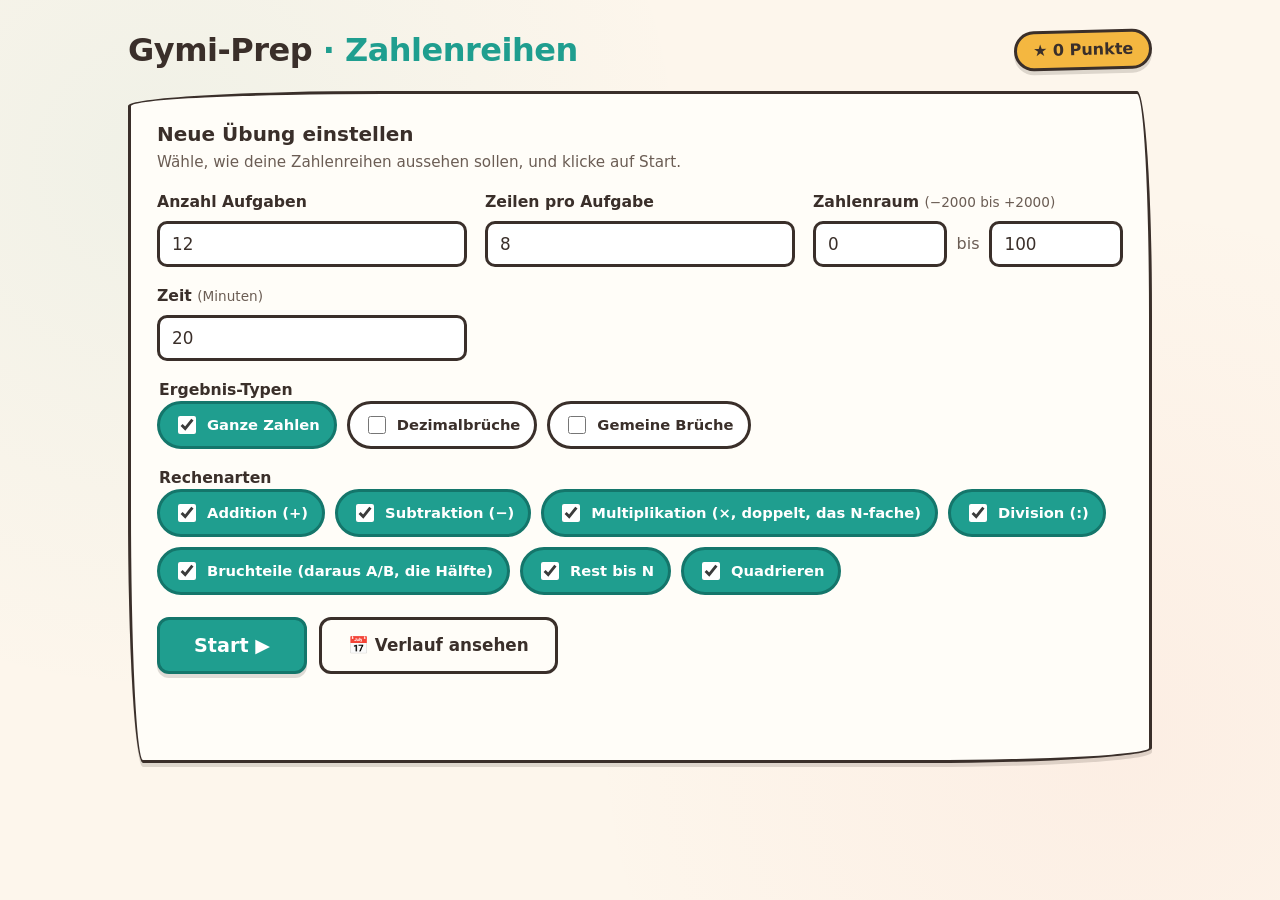
==== index.html @ afc13777 "Kettenrechnungen added." ====
<!DOCTYPE html>
<html lang="de">
  <head>
    <meta charset="UTF-8" />
    <meta name="viewport" content="width=device-width, initial-scale=1.0, viewport-fit=cover" />
    <title>Gymi-Prep · Zahlenreihen</title>
    <link
      rel="icon"
      href="data:image/svg+xml,%3Csvg xmlns='http://www.w3.org/2000/svg' viewBox='0 0 100 100'%3E%3Ctext y='.9em' font-size='90'%3E%F0%9F%A7%AE%3C/text%3E%3C/svg%3E"
    />
    <link rel="stylesheet" href="css/styles.css" />
  </head>
  <body>
    <div class="app">
      <header class="app-header">
        <h1 class="app-title">Gymi&#8209;Prep <span class="accent">· Zahlenreihen</span></h1>
        <div class="total-score" id="total-score" title="Dein gesammelter Punktestand">★ 0 Punkte</div>
      </header>

      <!-- ================= SETUP ================= -->
      <section id="screen-setup" class="screen active">
        <div class="resume-banner" id="resume-banner">
          <span id="resume-text">Du hast eine offene Übung.</span>
          <span>
            <button class="btn" id="btn-resume">Fortsetzen</button>
            <button class="btn btn-ghost" id="btn-discard">Verwerfen</button>
          </span>
        </div>

        <div class="card wobble">
          <h2 class="panel-title">Neue Übung einstellen</h2>
          <p class="panel-hint">Wähle, wie deine Zahlenreihen aussehen sollen, und klicke auf Start.</p>

          <div class="field-grid">
            <div class="field">
              <label for="in-examples">Anzahl Aufgaben</label>
              <input type="number" id="in-examples" min="1" max="60" value="12" />
            </div>
            <div class="field">
              <label for="in-rows">Zeilen pro Aufgabe</label>
              <input type="number" id="in-rows" min="2" max="20" value="8" />
            </div>
            <div class="field">
              <label>Zahlenraum <span class="sub">(−2000 bis +2000)</span></label>
              <div class="range-row">
                <input type="number" id="in-range-min" min="-2000" max="2000" value="0" />
                <span>bis</span>
                <input type="number" id="in-range-max" min="-2000" max="2000" value="100" />
              </div>
            </div>
            <div class="field">
              <label for="in-time">Zeit <span class="sub">(Minuten)</span></label>
              <input type="number" id="in-time" min="1" max="120" value="20" />
            </div>
          </div>

          <fieldset class="field" style="margin-top:18px;">
            <legend class="field-legend">Ergebnis-Typen</legend>
            <div class="chips" id="chips-result-types"></div>
          </fieldset>

          <fieldset class="field" style="margin-top:18px;">
            <legend class="field-legend">Rechenarten</legend>
            <div class="chips" id="chips-op-groups"></div>
          </fieldset>

          <div class="btn-row">
            <button class="btn btn-primary btn-lg" id="btn-start">Start ▶</button>
            <button class="btn btn-ghost" id="btn-history">📅 Verlauf ansehen</button>
          </div>
          <p class="feedback bad" id="setup-error"></p>
        </div>
      </section>

      <!-- ================= HISTORY ================= -->
      <section id="screen-history" class="screen">
        <div class="card wobble">
          <h2 class="panel-title">Dein Verlauf</h2>
          <p class="panel-hint">Alle abgeschlossenen Übungen — neueste zuerst.</p>

          <div class="history-summary" id="history-summary"></div>

          <div class="history-wrap">
            <table class="history-table" id="history-table">
              <thead>
                <tr>
                  <th>Datum</th>
                  <th>Richtig</th>
                  <th>Zeit</th>
                  <th>Punkte</th>
                  <th class="col-actions"></th>
                </tr>
              </thead>
              <tbody id="history-body"></tbody>
            </table>
          </div>
          <p class="history-empty" id="history-empty" style="display:none;">
            Noch keine abgeschlossenen Übungen. Löse deine erste Übung! ✏️
          </p>

          <div class="btn-row">
            <button class="btn btn-primary" id="btn-history-back">← Zurück</button>
          </div>
        </div>
      </section>

      <!-- ================= SOLVING ================= -->
      <section id="screen-solve" class="screen">
        <div class="solve-topbar">
          <span class="progress-pill" id="progress-pill">Aufgabe 1 / 12</span>
          <span class="topbar-right">
            <span class="timer" id="timer">20:00</span>
            <button class="btn btn-ghost btn-cancel" id="btn-cancel">✕ Abbrechen</button>
          </span>
        </div>
        <div class="overtime-notice" id="overtime-notice">
          ⏰ Die Zeit ist um! Du darfst weitermachen.
        </div>
        <div class="cancel-confirm" id="cancel-confirm">
          <span>Übung wirklich abbrechen? Der Fortschritt wird gelöscht.</span>
          <span class="cancel-confirm-actions">
            <button class="btn btn-coral" id="btn-cancel-yes">Ja, abbrechen</button>
            <button class="btn btn-ghost" id="btn-cancel-no">Weiter üben</button>
          </span>
        </div>

        <div class="card chain-card wobble">
          <div class="chain-number" id="chain-number">1.</div>
          <div class="chain" id="chain"></div>
          <div class="answer-row">
            <span class="equals">=</span>
            <input
              type="text"
              class="answer-input"
              id="answer-input"
              inputmode="text"
              autocomplete="off"
              autocapitalize="off"
              spellcheck="false"
              aria-label="Deine Antwort"
            />
          </div>
          <div class="solve-submit">
            <button class="btn btn-primary btn-lg" id="btn-submit">Weiter ↵</button>
          </div>
          <p class="answer-help" id="answer-help"></p>
        </div>
      </section>

      <!-- ================= REPORT ================= -->
      <section id="screen-report" class="screen">
        <div class="bonus-banner" id="bonus-banner" style="display:none;"></div>
        <div class="report-summary" id="report-summary"></div>
        <div class="card wobble">
          <h2 class="panel-title">Deine Ergebnisse</h2>
          <p class="panel-hint">Tippe auf eine rote Aufgabe, um sie noch einmal zu versuchen.</p>
          <div class="report-grid" id="report-grid"></div>
          <div class="btn-row">
            <button class="btn btn-primary" id="btn-new">Neue Übung</button>
          </div>
        </div>
      </section>

      <!-- ================= RETRY ================= -->
      <section id="screen-retry" class="screen">
        <div class="card chain-card wobble">
          <div class="chain-number" id="retry-number">1.</div>
          <div class="chain" id="retry-chain"></div>
          <div class="answer-row">
            <span class="equals">=</span>
            <input
              type="text"
              class="answer-input"
              id="retry-input"
              inputmode="text"
              autocomplete="off"
              autocapitalize="off"
              spellcheck="false"
              aria-label="Deine Antwort"
            />
          </div>
          <div class="solve-submit">
            <button class="btn btn-primary btn-lg" id="btn-retry-submit">Prüfen</button>
          </div>
          <p class="feedback" id="retry-feedback"></p>
          <p class="answer-help" id="retry-help"></p>
          <div class="btn-row" style="justify-content:center;">
            <button class="btn btn-ghost" id="btn-retry-back">← Zurück zur Übersicht</button>
          </div>
        </div>
      </section>
    </div>

    <script type="module" src="js/app.js"></script>
  </body>
</html>
---- css/styles.css ----
/* Gymi-Prep — children-friendly theme.
   Warm "paper" background, deep ink text, restrained playful accents, thick and
   slightly irregular borders. One deliberate light theme, high contrast, big touch
   targets for tablet/phone. */

:root {
  --paper: #fdf6ec;
  --paper-2: #f7ead6;
  --card: #fffdf8;
  --ink: #3a2f2a;
  --ink-soft: #6b5d54;
  --line: #3a2f2a;

  --teal: #1f9e8f;
  --teal-dark: #14766b;
  --coral: #ef6f5b;
  --coral-dark: #d6533f;
  --amber: #f4b740;
  --amber-dark: #d99a1f;
  --green: #4caf6d;
  --green-dark: #368a53;
  --red: #e0483b;
  --sky: #4a9fd4;
  --purple: #8a6fbf;

  --radius: 14px;
  --border-w: 3px;

  --shadow: 0 4px 0 rgba(58, 47, 42, 0.16);
  --font: "Baloo 2", "Comic Sans MS", "Segoe UI", system-ui, -apple-system, sans-serif;
  --font-num: "Baloo 2", "Segoe UI", system-ui, sans-serif;
}

* {
  box-sizing: border-box;
}

html,
body {
  margin: 0;
  padding: 0;
}

body {
  font-family: var(--font);
  color: var(--ink);
  background: var(--paper);
  background-image:
    radial-gradient(circle at 12% 18%, rgba(31, 158, 143, 0.06), transparent 40%),
    radial-gradient(circle at 88% 82%, rgba(239, 111, 91, 0.06), transparent 40%);
  min-height: 100vh;
  line-height: 1.4;
  -webkit-text-size-adjust: 100%;
}

.app {
  max-width: 1080px;
  margin: 0 auto;
  padding: clamp(12px, 3vw, 28px);
}

/* --- Header ---------------------------------------------------------------- */
.app-header {
  display: flex;
  align-items: center;
  justify-content: space-between;
  gap: 12px;
  flex-wrap: wrap;
  margin-bottom: 18px;
}
.app-title {
  font-size: clamp(1.4rem, 4vw, 2rem);
  font-weight: 800;
  margin: 0;
  letter-spacing: -0.5px;
}
.app-title .accent {
  color: var(--teal);
}
.total-score {
  background: var(--amber);
  border: var(--border-w) solid var(--line);
  border-radius: 999px;
  padding: 6px 16px;
  font-weight: 800;
  box-shadow: var(--shadow);
  transform: rotate(-1.5deg);
}

/* --- Screens --------------------------------------------------------------- */
.screen {
  display: none;
}
.screen.active {
  display: block;
  animation: pop 0.25s ease;
}
@keyframes pop {
  from {
    opacity: 0;
    transform: translateY(8px);
  }
  to {
    opacity: 1;
    transform: translateY(0);
  }
}

/* --- Cards & panels -------------------------------------------------------- */
.card {
  background: var(--card);
  border: var(--border-w) solid var(--line);
  border-radius: var(--radius);
  box-shadow: var(--shadow);
  padding: clamp(16px, 3vw, 26px);
}
/* Slightly uneven, hand-drawn border feel on the main panels. */
.card.wobble {
  border-radius: 255px 15px 225px 15px / 15px 225px 15px 255px;
}

.panel-title {
  font-size: 1.25rem;
  font-weight: 800;
  margin: 0 0 4px;
}
.panel-hint {
  color: var(--ink-soft);
  margin: 0 0 18px;
  font-size: 0.95rem;
}

/* --- Setup form ------------------------------------------------------------ */
.field-grid {
  display: grid;
  grid-template-columns: repeat(auto-fit, minmax(230px, 1fr));
  gap: 18px;
}
.field {
  display: flex;
  flex-direction: column;
  gap: 8px;
}
.field > label,
.field-legend {
  font-weight: 700;
  font-size: 0.98rem;
}
.field .sub {
  font-weight: 500;
  color: var(--ink-soft);
  font-size: 0.85rem;
}

input[type="number"],
input[type="text"],
select {
  font-family: var(--font);
  font-size: 1.05rem;
  padding: 10px 12px;
  border: var(--border-w) solid var(--line);
  border-radius: 10px;
  background: #fff;
  color: var(--ink);
  width: 100%;
}
input[type="number"]:focus,
input[type="text"]:focus,
select:focus {
  outline: none;
  border-color: var(--teal);
  box-shadow: 0 0 0 3px rgba(31, 158, 143, 0.25);
}

.range-row {
  display: flex;
  align-items: center;
  gap: 10px;
}
.range-row span {
  color: var(--ink-soft);
}

/* Checkbox "chips" for result types & operations. */
fieldset.field {
  border: none;
  padding: 0;
  margin: 0;
}
.chips {
  display: flex;
  flex-wrap: wrap;
  gap: 10px;
}
.chip {
  display: inline-flex;
  align-items: center;
  gap: 8px;
  padding: 9px 14px;
  border: var(--border-w) solid var(--line);
  border-radius: 999px;
  background: #fff;
  cursor: pointer;
  font-weight: 600;
  font-size: 0.92rem;
  user-select: none;
  transition: transform 0.08s ease, background 0.12s ease;
}
.chip:hover {
  transform: translateY(-1px);
}
.chip input {
  accent-color: var(--teal);
  width: 18px;
  height: 18px;
}
.chip.checked {
  background: var(--teal);
  color: #fff;
  border-color: var(--teal-dark);
}
.chip.checked input {
  accent-color: #fff;
}

/* --- Buttons --------------------------------------------------------------- */
.btn {
  font-family: var(--font);
  font-weight: 800;
  font-size: 1.05rem;
  padding: 12px 26px;
  border: var(--border-w) solid var(--line);
  border-radius: 12px;
  background: var(--card);
  color: var(--ink);
  cursor: pointer;
  box-shadow: var(--shadow);
  transition: transform 0.08s ease, box-shadow 0.08s ease;
  min-height: 48px;
}
.btn:hover {
  transform: translateY(-2px);
}
.btn:active {
  transform: translateY(2px);
  box-shadow: 0 1px 0 rgba(58, 47, 42, 0.16);
}
.btn-primary {
  background: var(--teal);
  color: #fff;
  border-color: var(--teal-dark);
}
.btn-coral {
  background: var(--coral);
  color: #fff;
  border-color: var(--coral-dark);
}
.btn-ghost {
  background: transparent;
  box-shadow: none;
}
.btn-lg {
  font-size: 1.2rem;
  padding: 14px 34px;
}
.btn-row {
  display: flex;
  gap: 12px;
  flex-wrap: wrap;
  margin-top: 22px;
}

/* --- Solving screen -------------------------------------------------------- */
.solve-topbar {
  display: flex;
  align-items: center;
  justify-content: space-between;
  gap: 12px;
  flex-wrap: wrap;
  margin-bottom: 16px;
}
.progress-pill {
  background: var(--sky);
  color: #fff;
  border: var(--border-w) solid var(--line);
  border-radius: 999px;
  padding: 6px 16px;
  font-weight: 800;
}
.topbar-right {
  display: flex;
  align-items: center;
  gap: 10px;
}
.btn-cancel {
  font-size: 0.9rem;
  padding: 8px 14px;
  min-height: 40px;
  color: var(--coral-dark);
}
.btn-cancel:hover {
  background: #fdeeec;
}
.timer {
  font-variant-numeric: tabular-nums;
  font-weight: 800;
  font-size: 1.3rem;
  background: #fff;
  border: var(--border-w) solid var(--line);
  border-radius: 999px;
  padding: 6px 18px;
  box-shadow: var(--shadow);
}
.timer.overtime {
  background: var(--red);
  color: #fff;
  border-color: #b5352b;
  animation: shake 0.4s ease;
}
@keyframes shake {
  0%, 100% { transform: translateX(0); }
  25% { transform: translateX(-4px); }
  75% { transform: translateX(4px); }
}

.overtime-notice {
  display: none;
  background: var(--amber);
  border: var(--border-w) solid var(--line);
  border-radius: 10px;
  padding: 10px 14px;
  font-weight: 700;
  margin-bottom: 14px;
}
.overtime-notice.show {
  display: block;
}

.cancel-confirm {
  display: none;
  align-items: center;
  justify-content: space-between;
  gap: 12px;
  flex-wrap: wrap;
  background: #fdeeec;
  border: var(--border-w) solid var(--coral-dark);
  border-radius: 12px;
  padding: 12px 16px;
  font-weight: 700;
  margin-bottom: 14px;
  box-shadow: var(--shadow);
}
.cancel-confirm.show {
  display: flex;
}
.cancel-confirm-actions {
  display: flex;
  gap: 10px;
  flex-wrap: wrap;
}
.cancel-confirm .btn {
  font-size: 0.95rem;
  padding: 10px 18px;
  min-height: 42px;
}

/* The chain, book-style: centered column with rules top and bottom. */
.chain-card {
  max-width: 340px;
  margin: 0 auto;
  text-align: center;
}
.chain-number {
  font-weight: 800;
  font-size: 1.1rem;
  color: var(--ink-soft);
  margin-bottom: 8px;
}
.chain {
  display: flex;
  flex-direction: column;
  gap: 6px;
  font-family: var(--font-num);
  font-size: clamp(1.3rem, 5vw, 1.7rem);
  font-weight: 700;
  padding: 14px 10px;
  border-top: var(--border-w) solid var(--line);
  border-bottom: var(--border-w) solid var(--line);
}
.chain-start {
  font-weight: 800;
}
.chain-op {
  letter-spacing: 0.5px;
}
.frac {
  display: inline-flex;
  flex-direction: column;
  vertical-align: middle;
  line-height: 0.9;
  font-size: 0.62em;
  margin: 0 0.1em;
  text-align: center;
}
.frac .num {
  border-bottom: 2px solid currentColor;
  padding: 0 2px;
}
.frac .den {
  padding: 0 2px;
}
.mixed-whole {
  font-size: 1em;
  margin-right: 0.15em;
}

.answer-row {
  display: flex;
  align-items: center;
  justify-content: center;
  gap: 10px;
  margin-top: 14px;
}
.equals {
  font-size: 1.7rem;
  font-weight: 800;
}
.answer-input {
  max-width: 170px;
  text-align: center;
  font-size: 1.4rem !important;
  font-weight: 800;
}

.answer-help {
  text-align: center;
  color: var(--ink-soft);
  font-size: 0.9rem;
  margin: 14px auto 0;
  max-width: 420px;
}
.answer-help code {
  background: var(--paper-2);
  border: 2px solid var(--line);
  border-radius: 6px;
  padding: 1px 6px;
  font-weight: 700;
}
.solve-submit {
  text-align: center;
  margin-top: 18px;
}

/* --- Report ---------------------------------------------------------------- */
.report-summary {
  display: flex;
  flex-wrap: wrap;
  gap: 14px;
  margin-bottom: 20px;
}
.stat {
  flex: 1 1 140px;
  background: var(--card);
  border: var(--border-w) solid var(--line);
  border-radius: 12px;
  padding: 14px 16px;
  box-shadow: var(--shadow);
}
.stat .label {
  font-size: 0.82rem;
  color: var(--ink-soft);
  font-weight: 700;
}
.stat .value {
  font-size: 1.6rem;
  font-weight: 800;
}
.stat.time-ok .value {
  color: var(--green-dark);
}
.stat.time-bad .value {
  color: var(--red);
}
.stat.score .value {
  color: var(--amber-dark);
}

.report-grid {
  display: grid;
  grid-template-columns: repeat(auto-fill, minmax(150px, 1fr));
  gap: 12px;
}
.report-cell {
  border: var(--border-w) solid var(--line);
  border-radius: 12px;
  padding: 12px;
  background: #fff;
  text-align: center;
  box-shadow: var(--shadow);
}
.report-cell .rc-num {
  font-weight: 800;
  color: var(--ink-soft);
}
.report-cell .rc-mark {
  font-size: 1.8rem;
  line-height: 1;
  margin: 4px 0;
}
.report-cell.correct {
  background: #eafaf0;
  border-color: var(--green-dark);
}
.report-cell.correct .rc-mark {
  color: var(--green-dark);
}
.report-cell.wrong {
  background: #fdeeec;
  border-color: var(--coral-dark);
  cursor: pointer;
}
.report-cell.wrong:hover {
  transform: translateY(-2px);
}
.report-cell.fixed {
  background: #fff6e6;
  border-color: var(--amber-dark);
}
.report-cell .rc-hint {
  font-size: 0.78rem;
  color: var(--ink-soft);
  font-weight: 600;
}
.report-cell .rc-answer {
  font-size: 0.85rem;
  margin-top: 4px;
}

.bonus-banner {
  background: linear-gradient(100deg, var(--amber), var(--coral));
  color: #fff;
  border: var(--border-w) solid var(--line);
  border-radius: 12px;
  padding: 14px 18px;
  font-weight: 800;
  text-align: center;
  margin-bottom: 18px;
  box-shadow: var(--shadow);
  transform: rotate(-0.6deg);
}

.feedback {
  text-align: center;
  font-weight: 800;
  font-size: 1.2rem;
  margin-top: 14px;
  min-height: 1.4em;
}
.feedback.good {
  color: var(--green-dark);
}
.feedback.bad {
  color: var(--red);
}

/* --- Resume banner --------------------------------------------------------- */
.resume-banner {
  display: none;
  background: var(--purple);
  color: #fff;
  border: var(--border-w) solid var(--line);
  border-radius: 12px;
  padding: 14px 18px;
  margin-bottom: 18px;
  box-shadow: var(--shadow);
  align-items: center;
  justify-content: space-between;
  gap: 12px;
  flex-wrap: wrap;
}
.resume-banner.show {
  display: flex;
}
.resume-banner .btn {
  color: var(--ink);
}

/* --- History --------------------------------------------------------------- */
.history-summary {
  display: flex;
  flex-wrap: wrap;
  gap: 14px;
  margin-bottom: 20px;
}
.history-wrap {
  overflow-x: auto;
  border: var(--border-w) solid var(--line);
  border-radius: 12px;
}
.history-table {
  width: 100%;
  border-collapse: collapse;
  font-size: 1rem;
  min-width: 460px;
}
.history-table thead th {
  text-align: left;
  font-weight: 800;
  padding: 12px 14px;
  background: var(--paper-2);
  border-bottom: var(--border-w) solid var(--line);
  white-space: nowrap;
}
.history-table th.num,
.history-table td.num {
  text-align: right;
  font-variant-numeric: tabular-nums;
}
.history-table tbody td {
  padding: 11px 14px;
  border-bottom: 2px solid rgba(58, 47, 42, 0.14);
}
.history-table tbody tr:last-child td {
  border-bottom: none;
}
.history-table tbody tr:nth-child(even) {
  background: rgba(58, 47, 42, 0.035);
}
.history-table td.col-date {
  font-weight: 600;
  white-space: nowrap;
}
.history-table td.num {
  font-weight: 700;
}
.history-table td.num.good {
  color: var(--green-dark);
}
.history-table td.num.bad {
  color: var(--red);
}
.history-table td.num.points {
  color: var(--amber-dark);
  font-weight: 800;
}
.history-table .col-actions {
  text-align: right;
  width: 1%;
}
.btn-icon {
  border: 2px solid var(--line);
  background: #fff;
  border-radius: 8px;
  cursor: pointer;
  font-size: 1rem;
  line-height: 1;
  padding: 6px 9px;
  min-height: 36px;
}
.btn-icon:hover {
  background: #fdeeec;
  border-color: var(--coral-dark);
}
.history-empty {
  text-align: center;
  color: var(--ink-soft);
  font-weight: 600;
  padding: 24px 0;
}

.visually-hidden {
  position: absolute;
  width: 1px;
  height: 1px;
  overflow: hidden;
  clip: rect(0 0 0 0);
}

@media (max-width: 480px) {
  .btn-row {
    flex-direction: column;
  }
  .btn-row .btn {
    width: 100%;
  }
}
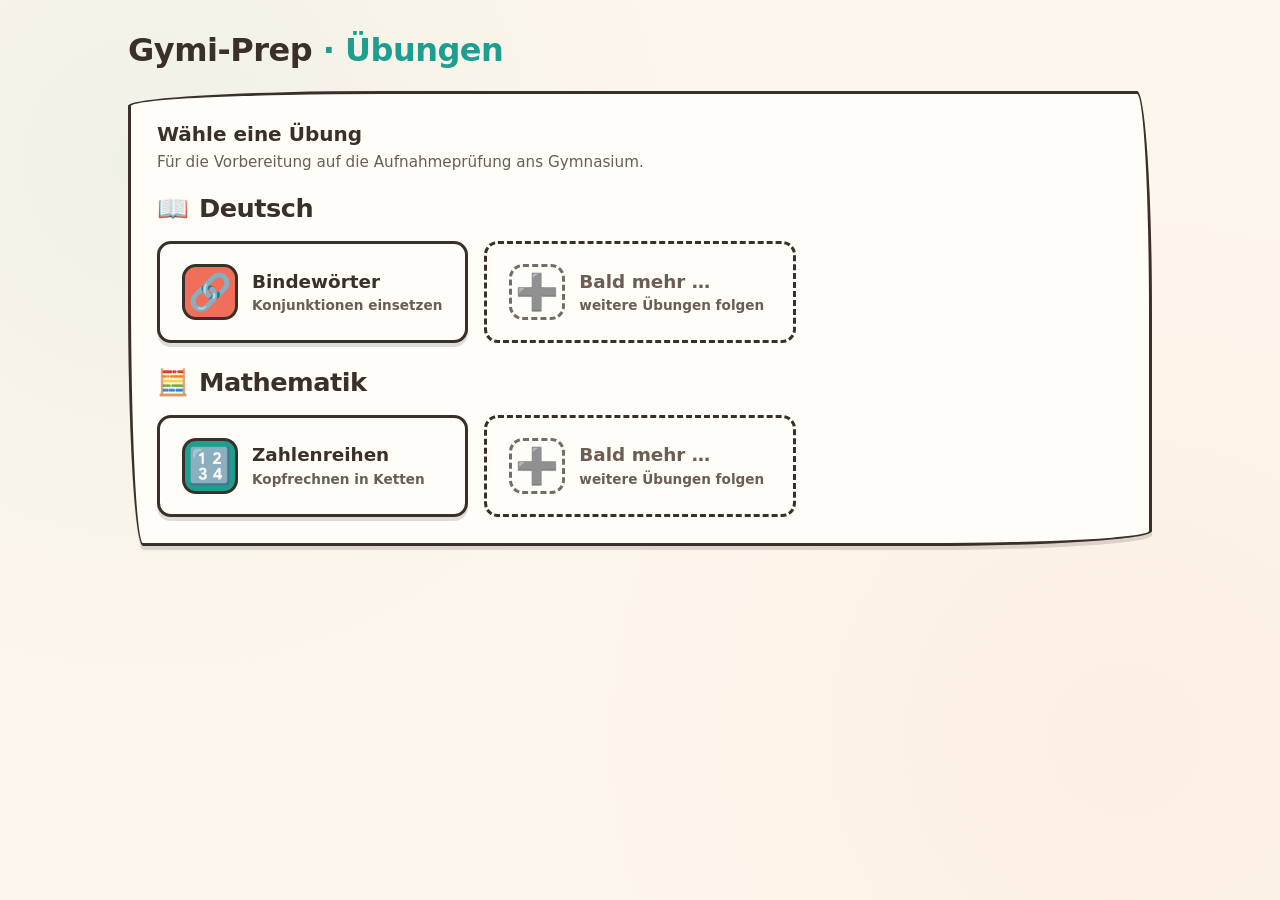
==== commit ad457c74: "Add one new german test and refactor the code a bit, add a new main page." ====
--- a/index.html
+++ b/index.html
@@ -3,194 +3,192 @@
   <head>
     <meta charset="UTF-8" />
     <meta name="viewport" content="width=device-width, initial-scale=1.0, viewport-fit=cover" />
-    <title>Gymi-Prep · Zahlenreihen</title>
+    <title>Gymi-Prep · Startseite</title>
     <link
       rel="icon"
-      href="data:image/svg+xml,%3Csvg xmlns='http://www.w3.org/2000/svg' viewBox='0 0 100 100'%3E%3Ctext y='.9em' font-size='90'%3E%F0%9F%A7%AE%3C/text%3E%3C/svg%3E"
+      href="data:image/svg+xml,%3Csvg xmlns='http://www.w3.org/2000/svg' viewBox='0 0 100 100'%3E%3Ctext y='.9em' font-size='90'%3E%F0%9F%8E%93%3C/text%3E%3C/svg%3E"
     />
     <link rel="stylesheet" href="css/styles.css" />
+    <style>
+      .subjects {
+        display: flex;
+        flex-direction: column;
+        gap: 22px;
+      }
+      .subject {
+        display: flex;
+        flex-direction: column;
+        gap: 14px;
+      }
+      .subject-head {
+        display: flex;
+        align-items: center;
+        gap: 10px;
+      }
+      .subject-title {
+        font-size: clamp(1.2rem, 3.5vw, 1.6rem);
+        font-weight: 800;
+        margin: 0;
+        letter-spacing: -0.5px;
+      }
+      .subject-icon {
+        font-size: 1.6rem;
+        line-height: 1;
+      }
+      /* Grid of big topic buttons; wraps and leaves room for more topics later. */
+      .topic-grid {
+        display: grid;
+        grid-template-columns: repeat(auto-fill, minmax(240px, 1fr));
+        gap: 16px;
+      }
+      .topic-card {
+        display: flex;
+        align-items: center;
+        gap: 14px;
+        padding: 20px 22px;
+        border: var(--border-w) solid var(--line);
+        border-radius: var(--radius);
+        background: var(--card);
+        box-shadow: var(--shadow);
+        text-decoration: none;
+        color: var(--ink);
+        transition: transform 0.08s ease, box-shadow 0.08s ease;
+      }
+      .topic-card:hover {
+        transform: translateY(-2px);
+        box-shadow: 0 6px 0 rgba(58, 47, 42, 0.18);
+      }
+      .topic-card:active {
+        transform: translateY(1px);
+        box-shadow: 0 2px 0 rgba(58, 47, 42, 0.16);
+      }
+      .topic-emoji {
+        font-size: 2.2rem;
+        line-height: 1;
+        flex: 0 0 auto;
+        width: 56px;
+        height: 56px;
+        display: flex;
+        align-items: center;
+        justify-content: center;
+        border-radius: 14px;
+        border: var(--border-w) solid var(--line);
+      }
+      .topic-text {
+        display: flex;
+        flex-direction: column;
+        gap: 2px;
+      }
+      .topic-name {
+        font-weight: 800;
+        font-size: 1.15rem;
+      }
+      .topic-sub {
+        font-size: 0.85rem;
+        color: var(--ink-soft);
+        font-weight: 700;
+      }
+      /* Subject colour identities: Deutsch = coral (language/warmth),
+         Mathematik = teal (numbers, matches the arithmetic trainer accent). */
+      .subject--de .subject-icon,
+      .subject--de .subject-title .accent {
+        color: var(--coral-dark);
+      }
+      .subject--de .topic-emoji {
+        background: var(--coral);
+      }
+      .subject--de .topic-card:hover {
+        border-color: var(--coral-dark);
+      }
+      .subject--math .subject-icon,
+      .subject--math .subject-title .accent {
+        color: var(--teal-dark);
+      }
+      .subject--math .topic-emoji {
+        background: var(--teal);
+      }
+      .subject--math .topic-card:hover {
+        border-color: var(--teal-dark);
+      }
+      /* Placeholder tile hinting that more topics are coming. */
+      .topic-card.soon {
+        border-style: dashed;
+        background: transparent;
+        box-shadow: none;
+        cursor: default;
+        color: var(--ink-soft);
+      }
+      .topic-card.soon:hover {
+        transform: none;
+        box-shadow: none;
+      }
+      .topic-card.soon .topic-emoji {
+        background: transparent;
+        border-style: dashed;
+        opacity: 0.7;
+      }
+    </style>
   </head>
   <body>
     <div class="app">
       <header class="app-header">
-        <h1 class="app-title">Gymi&#8209;Prep <span class="accent">· Zahlenreihen</span></h1>
-        <div class="total-score" id="total-score" title="Dein gesammelter Punktestand">★ 0 Punkte</div>
+        <h1 class="app-title">Gymi&#8209;Prep <span class="accent">· Übungen</span></h1>
       </header>
 
-      <!-- ================= SETUP ================= -->
-      <section id="screen-setup" class="screen active">
-        <div class="resume-banner" id="resume-banner">
-          <span id="resume-text">Du hast eine offene Übung.</span>
-          <span>
-            <button class="btn" id="btn-resume">Fortsetzen</button>
-            <button class="btn btn-ghost" id="btn-discard">Verwerfen</button>
-          </span>
-        </div>
+      <div class="card wobble">
+        <h2 class="panel-title">Wähle eine Übung</h2>
+        <p class="panel-hint">Für die Vorbereitung auf die Aufnahmeprüfung ans Gymnasium.</p>
 
-        <div class="card wobble">
-          <h2 class="panel-title">Neue Übung einstellen</h2>
-          <p class="panel-hint">Wähle, wie deine Zahlenreihen aussehen sollen, und klicke auf Start.</p>
-
-          <div class="field-grid">
-            <div class="field">
-              <label for="in-examples">Anzahl Aufgaben</label>
-              <input type="number" id="in-examples" min="1" max="60" value="12" />
+        <div class="subjects" style="margin-top: 18px;">
+          <!-- ================= DEUTSCH ================= -->
+          <section class="subject subject--de">
+            <div class="subject-head">
+              <span class="subject-icon">📖</span>
+              <h3 class="subject-title">Deutsch<span class="accent"></span></h3>
             </div>
-            <div class="field">
-              <label for="in-rows">Zeilen pro Aufgabe</label>
-              <input type="number" id="in-rows" min="2" max="20" value="8" />
-            </div>
-            <div class="field">
-              <label>Zahlenraum <span class="sub">(−2000 bis +2000)</span></label>
-              <div class="range-row">
-                <input type="number" id="in-range-min" min="-2000" max="2000" value="0" />
-                <span>bis</span>
-                <input type="number" id="in-range-max" min="-2000" max="2000" value="100" />
+            <div class="topic-grid">
+              <a class="topic-card" href="deutsch/connectors.html">
+                <span class="topic-emoji">🔗</span>
+                <span class="topic-text">
+                  <span class="topic-name">Bindewörter</span>
+                  <span class="topic-sub">Konjunktionen einsetzen</span>
+                </span>
+              </a>
+              <div class="topic-card soon">
+                <span class="topic-emoji">➕</span>
+                <span class="topic-text">
+                  <span class="topic-name">Bald mehr …</span>
+                  <span class="topic-sub">weitere Übungen folgen</span>
+                </span>
               </div>
             </div>
-            <div class="field">
-              <label for="in-time">Zeit <span class="sub">(Minuten)</span></label>
-              <input type="number" id="in-time" min="1" max="120" value="20" />
+          </section>
+
+          <!-- ================= MATHEMATIK ================= -->
+          <section class="subject subject--math">
+            <div class="subject-head">
+              <span class="subject-icon">🧮</span>
+              <h3 class="subject-title">Mathematik<span class="accent"></span></h3>
             </div>
-          </div>
-
-          <fieldset class="field" style="margin-top:18px;">
-            <legend class="field-legend">Ergebnis-Typen</legend>
-            <div class="chips" id="chips-result-types"></div>
-          </fieldset>
-
-          <fieldset class="field" style="margin-top:18px;">
-            <legend class="field-legend">Rechenarten</legend>
-            <div class="chips" id="chips-op-groups"></div>
-          </fieldset>
-
-          <div class="btn-row">
-            <button class="btn btn-primary btn-lg" id="btn-start">Start ▶</button>
-            <button class="btn btn-ghost" id="btn-history">📅 Verlauf ansehen</button>
-          </div>
-          <p class="feedback bad" id="setup-error"></p>
+            <div class="topic-grid">
+              <a class="topic-card" href="math/zahlenreihen.html">
+                <span class="topic-emoji">🔢</span>
+                <span class="topic-text">
+                  <span class="topic-name">Zahlenreihen</span>
+                  <span class="topic-sub">Kopfrechnen in Ketten</span>
+                </span>
+              </a>
+              <div class="topic-card soon">
+                <span class="topic-emoji">➕</span>
+                <span class="topic-text">
+                  <span class="topic-name">Bald mehr …</span>
+                  <span class="topic-sub">weitere Übungen folgen</span>
+                </span>
+              </div>
+            </div>
+          </section>
         </div>
-      </section>
-
-      <!-- ================= HISTORY ================= -->
-      <section id="screen-history" class="screen">
-        <div class="card wobble">
-          <h2 class="panel-title">Dein Verlauf</h2>
-          <p class="panel-hint">Alle abgeschlossenen Übungen — neueste zuerst.</p>
-
-          <div class="history-summary" id="history-summary"></div>
-
-          <div class="history-wrap">
-            <table class="history-table" id="history-table">
-              <thead>
-                <tr>
-                  <th>Datum</th>
-                  <th>Richtig</th>
-                  <th>Zeit</th>
-                  <th>Punkte</th>
-                  <th class="col-actions"></th>
-                </tr>
-              </thead>
-              <tbody id="history-body"></tbody>
-            </table>
-          </div>
-          <p class="history-empty" id="history-empty" style="display:none;">
-            Noch keine abgeschlossenen Übungen. Löse deine erste Übung! ✏️
-          </p>
-
-          <div class="btn-row">
-            <button class="btn btn-primary" id="btn-history-back">← Zurück</button>
-          </div>
-        </div>
-      </section>
-
-      <!-- ================= SOLVING ================= -->
-      <section id="screen-solve" class="screen">
-        <div class="solve-topbar">
-          <span class="progress-pill" id="progress-pill">Aufgabe 1 / 12</span>
-          <span class="topbar-right">
-            <span class="timer" id="timer">20:00</span>
-            <button class="btn btn-ghost btn-cancel" id="btn-cancel">✕ Abbrechen</button>
-          </span>
-        </div>
-        <div class="overtime-notice" id="overtime-notice">
-          ⏰ Die Zeit ist um! Du darfst weitermachen.
-        </div>
-        <div class="cancel-confirm" id="cancel-confirm">
-          <span>Übung wirklich abbrechen? Der Fortschritt wird gelöscht.</span>
-          <span class="cancel-confirm-actions">
-            <button class="btn btn-coral" id="btn-cancel-yes">Ja, abbrechen</button>
-            <button class="btn btn-ghost" id="btn-cancel-no">Weiter üben</button>
-          </span>
-        </div>
-
-        <div class="card chain-card wobble">
-          <div class="chain-number" id="chain-number">1.</div>
-          <div class="chain" id="chain"></div>
-          <div class="answer-row">
-            <span class="equals">=</span>
-            <input
-              type="text"
-              class="answer-input"
-              id="answer-input"
-              inputmode="text"
-              autocomplete="off"
-              autocapitalize="off"
-              spellcheck="false"
-              aria-label="Deine Antwort"
-            />
-          </div>
-          <div class="solve-submit">
-            <button class="btn btn-primary btn-lg" id="btn-submit">Weiter ↵</button>
-          </div>
-          <p class="answer-help" id="answer-help"></p>
-        </div>
-      </section>
-
-      <!-- ================= REPORT ================= -->
-      <section id="screen-report" class="screen">
-        <div class="bonus-banner" id="bonus-banner" style="display:none;"></div>
-        <div class="report-summary" id="report-summary"></div>
-        <div class="card wobble">
-          <h2 class="panel-title">Deine Ergebnisse</h2>
-          <p class="panel-hint">Tippe auf eine rote Aufgabe, um sie noch einmal zu versuchen.</p>
-          <div class="report-grid" id="report-grid"></div>
-          <div class="btn-row">
-            <button class="btn btn-primary" id="btn-new">Neue Übung</button>
-          </div>
-        </div>
-      </section>
-
-      <!-- ================= RETRY ================= -->
-      <section id="screen-retry" class="screen">
-        <div class="card chain-card wobble">
-          <div class="chain-number" id="retry-number">1.</div>
-          <div class="chain" id="retry-chain"></div>
-          <div class="answer-row">
-            <span class="equals">=</span>
-            <input
-              type="text"
-              class="answer-input"
-              id="retry-input"
-              inputmode="text"
-              autocomplete="off"
-              autocapitalize="off"
-              spellcheck="false"
-              aria-label="Deine Antwort"
-            />
-          </div>
-          <div class="solve-submit">
-            <button class="btn btn-primary btn-lg" id="btn-retry-submit">Prüfen</button>
-          </div>
-          <p class="feedback" id="retry-feedback"></p>
-          <p class="answer-help" id="retry-help"></p>
-          <div class="btn-row" style="justify-content:center;">
-            <button class="btn btn-ghost" id="btn-retry-back">← Zurück zur Übersicht</button>
-          </div>
-        </div>
-      </section>
+      </div>
     </div>
-
-    <script type="module" src="js/app.js"></script>
   </body>
 </html>
